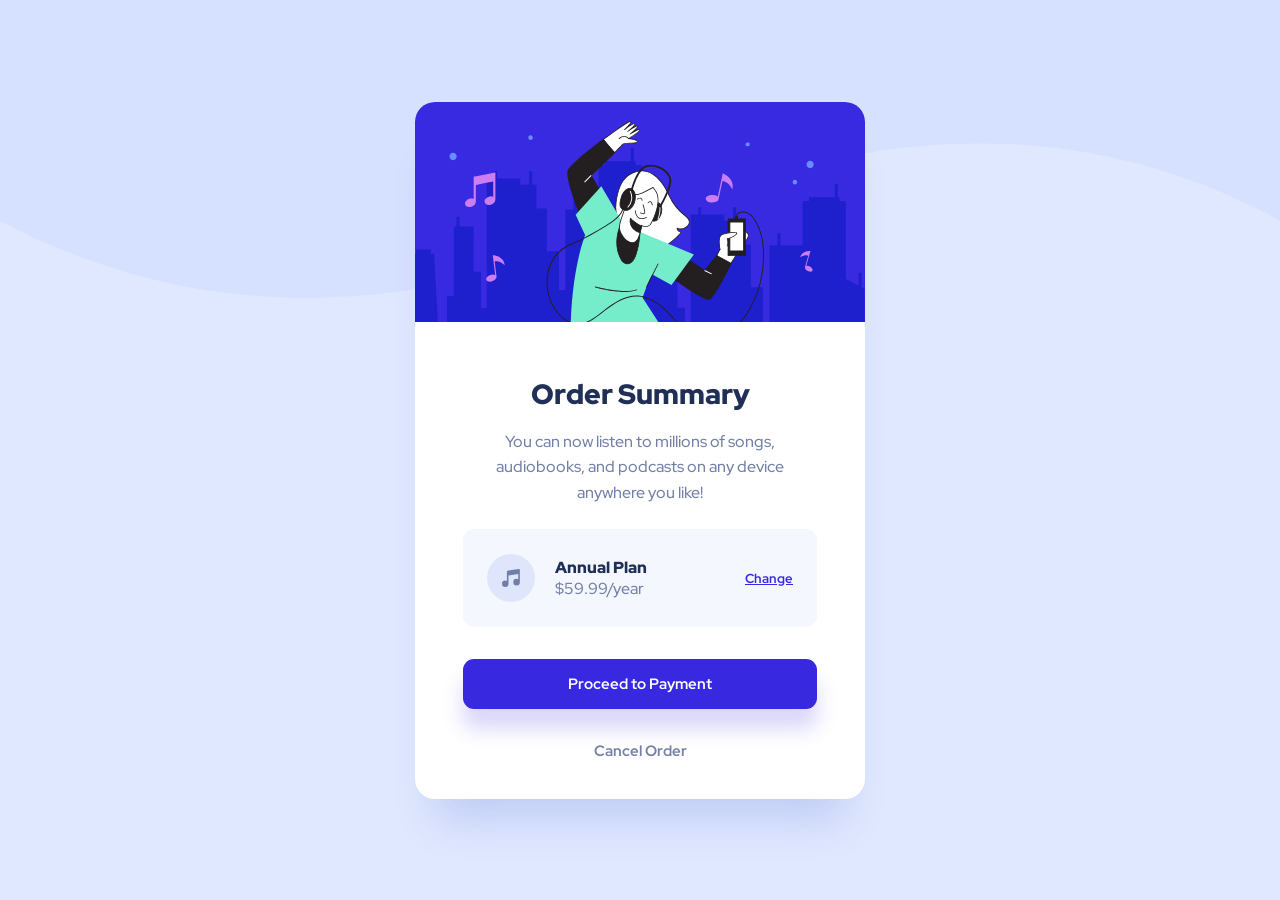
==== fem/02_order_summary/index.html @ d80a1ee5 "Added FEM Project 2 - Order Summary  Component" ====
<!DOCTYPE html>
<html lang="en">
  <head>
    <meta charset="UTF-8" />
    <meta http-equiv="X-UA-Compatible" content="IE=edge" />
    <meta name="viewport" content="width=device-width, initial-scale=1.0" />

    <link rel="preconnect" href="https://fonts.googleapis.com" />
    <link rel="preconnect" href="https://fonts.gstatic.com" crossorigin />
    <link
      href="https://fonts.googleapis.com/css2?family=Red+Hat+Display:wght@500;700;900&display=swap"
      rel="stylesheet"
    />

    <link rel="shortcut icon" href="favicon.ico" type="image/x-icon" />
    <link rel="stylesheet" href="assets/styles/style.css" />
    <script src="assets/scripts/app.js"></script>

    <title>FEM Challenge | Order Summary Component</title>
  </head>
  <body>
    <main class="card">
      <img class="card__hero-image" src="assets/images/illustration-hero.svg" alt="" />
      <header class="card__header">
        <h1 class="card__title">Order Summary</h1>
        <p class="card__body">
          You can now listen to millions of songs, audiobooks, and podcasts on any device anywhere you like!
        </p>
      </header>
      <div class="price__box">
        <img class="price__icon" src="assets/images/icon-music.svg" alt="Music Icon" />
        <div class="price__plan">
          <div class="plan__title">Annual Plan</div>
          <div class="plan__price">$59.99/year</div>
        </div>
        <a href="#" class="price__change">Change</a>
      </div>
      <div class="order__box">
        <button class="btn btn--full">Proceed to Payment</button>
        <button class="btn btn--outline">Cancel Order</button>
      </div>
    </main>
  </body>
</html>
---- fem/02_order_summary/assets/styles/style.css ----
:root {
  --color-primary-blue-100: hsl(225, 100%, 94%);
  --color-primary-blue-200: hsl(245, 75%, 52%);
  --color-neutral-blue-100: hsl(228, 100%, 98%);
  --color-neutral-blue-200: rgb(114, 128, 167);
  --color-neutral-blue-300: rgb(31, 47, 86);
}
html {
  box-sizing: border-box;
}
*,
*::before,
*::after {
  box-sizing: inherit;
  margin: 0;
  padding: 0;
}
body {
  display: flex;
  justify-content: center;
  align-items: center;
  font-family: "Red Hat Display", sans-serif;
  background: url("../images/pattern-background-mobile.svg") no-repeat;
  background-size: 640px 194px;
  background-position: center top;
  background-color: var(--color-primary-blue-100);
  min-height: 100vh;
}

a {
  color: var(--color-primary-blue-200);
}

.card {
  width: 20.4375rem;
  height: 35.4375rem;
  background-color: #fff;
  border-radius: 1.25rem;
  overflow: hidden;
  box-shadow: 0 40px 40px -20px rgba(13, 48, 189, 15.18%);
}
.card__header {
  text-align: center;
  margin: 2rem 2rem 1.5rem;
}
.card__hero-image {
  width: 100%;
}
.card__title {
  margin-bottom: 1rem;
  color: var(--color-neutral-blue-300);
  font-size: 1.375rem;
  font-weight: 900;
}
.card__body {
  color: var(--color-neutral-blue-200);
  font-size: 0.9375rem;
  font-weight: 500;
  line-height: 1.6;
}
.price__box {
  display: flex;
  align-items: center;
  margin: 1.5rem;
  padding: 1rem;
  font-size: 0.875rem;
  background-color: var(--color-neutral-blue-100);
  border-radius: 0.6875rem;
}
.price__plan {
  margin-left: 1.25rem;
  margin-right: auto;
}
.plan__title {
  color: var(--color-neutral-blue-300);
  font-weight: 900;
}
.plan__price {
  color: var(--color-neutral-blue-200);
  font-weight: 500;
}
.price__change {
  font-size: 0.8125rem;
  font-weight: 700;
}
.order__box {
  margin: 0 1.5rem;
}
.btn {
  display: block;
  width: 100%;
  color: var(--color-neutral-blue-200);
  background: transparent;
  font-family: inherit;
  font-size: 0.9375rem;
  font-weight: 700;
  border: none;
  text-align: center;
}
.btn:not(:last-child) {
  margin-bottom: 1.5rem;
}
.btn--full {
  padding: 0.9375rem 0;
  color: #fff;
  background-color: var(--color-primary-blue-200);

  border-radius: 0.6875rem;
  box-shadow: 0 20px 20px 0 rgba(56, 42, 225, 19%);
}
@media screen and (min-width: 40rem) {
  body {
    background: url("../images/pattern-background-desktop.svg") no-repeat;
    background-size: 100%;
    background-position: left -10vh;
    background-color: var(--color-primary-blue-100);
  }
  .card {
    width: 28.125rem;
    height: 43.5625rem;
  }
  .card__header {
    margin: 3rem 3rem 1.5rem;
  }
  .card__title {
    font-size: 1.75rem;
  }
  .card__body {
    font-size: 1rem;
  }
  .price__box {
    margin: 0 3rem 2rem;
    padding: 1.5625rem 1.5rem;
    font-size: 1rem;
  }
  .order__box {
    margin: auto 3rem;
  }
  .price__change:hover {
    cursor: pointer;
    text-decoration: none;
    color: #756af1;
  }
  .btn,
  .price__change {
    transition: all 100ms ease-in-out;
  }
  .btn:not(:last-child) {
    margin-bottom: 2rem;
  }
  .btn--full:hover {
    cursor: pointer;
    background-color: #756af1;
  }
  .btn--outline:hover {
    cursor: pointer;
    color: #1f2e55;
  }
}
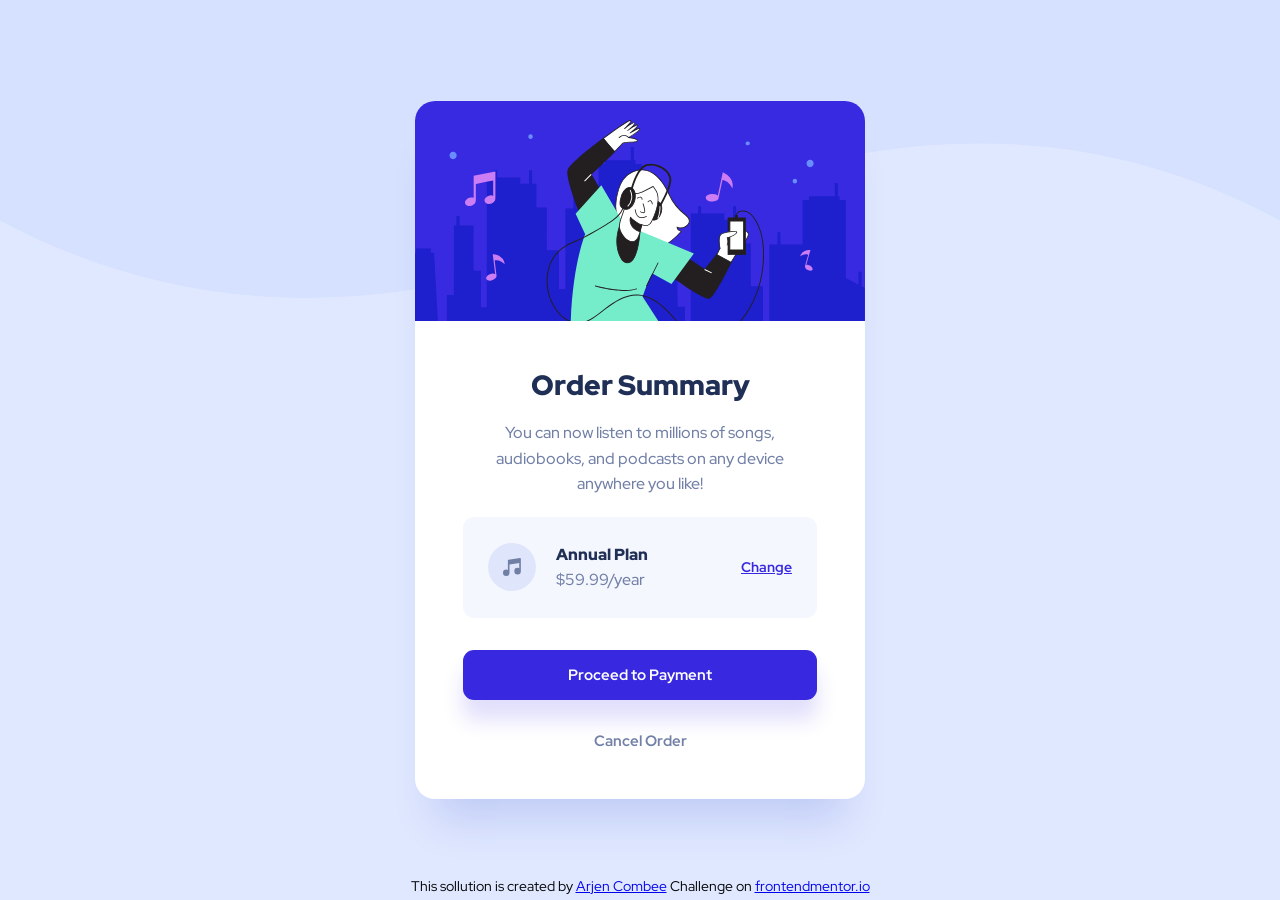
==== commit e0ead016: "Refactor project nr 2 - Order Summary - after feedback" ====
--- a/fem/02_order_summary/index.html
+++ b/fem/02_order_summary/index.html
@@ -19,26 +19,40 @@
     <title>FEM Challenge | Order Summary Component</title>
   </head>
   <body>
-    <main class="card">
-      <img class="card__hero-image" src="assets/images/illustration-hero.svg" alt="" />
-      <header class="card__header">
-        <h1 class="card__title">Order Summary</h1>
-        <p class="card__body">
-          You can now listen to millions of songs, audiobooks, and podcasts on any device anywhere you like!
-        </p>
-      </header>
-      <div class="price__box">
-        <img class="price__icon" src="assets/images/icon-music.svg" alt="Music Icon" />
-        <div class="price__plan">
-          <div class="plan__title">Annual Plan</div>
-          <div class="plan__price">$59.99/year</div>
+    <div class="container">
+      <article class="card">
+        <div class="card__top-image">&nbsp;</div>
+        <div class="card__header-box">
+          <h1 class="card__title">Order Summary</h1>
+          <p class="card__body">
+            You can now listen to millions of songs, audiobooks, and podcasts on any device anywhere you like!
+          </p>
         </div>
-        <a href="#" class="price__change">Change</a>
-      </div>
-      <div class="order__box">
-        <button class="btn btn--full">Proceed to Payment</button>
-        <button class="btn btn--outline">Cancel Order</button>
-      </div>
-    </main>
+        <div class="card__price-box">
+          <img class="price__icon" src="assets/images/icon-music.svg" alt="Music Icon" />
+          <div class="subscription__container">
+            <div class="subscription__title">Annual Plan</div>
+            <div class="subscription__price">$59.99/year</div>
+          </div>
+          <button class="subscription__change-btn">Change</button>
+        </div>
+        <div class="cta-box">
+          <a href="#" class="btn btn--full">Proceed to Payment</a>
+          <a href="#" class="btn btn--outline">Cancel Order</a>
+        </div>
+      </article>
+    </div>
+    <footer class="footer">
+      <p class="footer__body">
+        This sollution is created by
+        <a class="footer__link" href="https://arjencombee.nl/fem/02_order_summary/"> Arjen Combee </a>
+      </p>
+      <p class="footer__body">
+        Challenge on
+        <a class="footer__link" href="https://www.frontendmentor.io/challenges/order-summary-component-QlPmajDUj">
+          frontendmentor.io
+        </a>
+      </p>
+    </footer>
   </body>
 </html>
--- a/fem/02_order_summary/assets/styles/style.css
+++ b/fem/02_order_summary/assets/styles/style.css
@@ -17,6 +17,7 @@
 }
 body {
   display: flex;
+  flex-direction: column;
   justify-content: center;
   align-items: center;
   font-family: "Red Hat Display", sans-serif;
@@ -26,25 +27,24 @@
   background-color: var(--color-primary-blue-100);
   min-height: 100vh;
 }
-
-a {
-  color: var(--color-primary-blue-200);
-}
-
 .card {
-  width: 20.4375rem;
-  height: 35.4375rem;
+  display: grid;
+  grid-template-columns: 20.4375rem;
+  grid-template-rows: 10rem repeat(3, min-content);
+  min-width: 0.4375rem;
   background-color: #fff;
   border-radius: 1.25rem;
   overflow: hidden;
   box-shadow: 0 40px 40px -20px rgba(13, 48, 189, 15.18%);
 }
-.card__header {
+.card__top-image {
+  background-image: url("../images/illustration-hero.svg");
+  background-size: cover;
+}
+.card__header-box {
+  margin: 2rem 0 0;
+  padding: 0 2rem;
   text-align: center;
-  margin: 2rem 2rem 1.5rem;
-}
-.card__hero-image {
-  width: 100%;
 }
 .card__title {
   margin-bottom: 1rem;
@@ -58,7 +58,7 @@
   font-weight: 500;
   line-height: 1.6;
 }
-.price__box {
+.card__price-box {
   display: flex;
   align-items: center;
   margin: 1.5rem;
@@ -67,47 +67,52 @@
   background-color: var(--color-neutral-blue-100);
   border-radius: 0.6875rem;
 }
-.price__plan {
+.subscription__container {
   margin-left: 1.25rem;
   margin-right: auto;
 }
-.plan__title {
+.subscription__title {
   color: var(--color-neutral-blue-300);
   font-weight: 900;
 }
-.plan__price {
+.subscription__price {
   color: var(--color-neutral-blue-200);
   font-weight: 500;
 }
-.price__change {
+.subscription__change-btn {
+  background: transparent;
+  font-family: inherit;
+  color: var(--color-primary-blue-200);
   font-size: 0.8125rem;
   font-weight: 700;
+  text-decoration: underline;
+  border: none;
 }
-.order__box {
+.cta-box {
   margin: 0 1.5rem;
 }
-.btn {
+.btn:link,
+.btn:visited {
   display: block;
   width: 100%;
-  color: var(--color-neutral-blue-200);
-  background: transparent;
-  font-family: inherit;
+  padding: 0.9375rem 4rem;
   font-size: 0.9375rem;
   font-weight: 700;
-  border: none;
   text-align: center;
+  text-decoration: none;
 }
-.btn:not(:last-child) {
-  margin-bottom: 1.5rem;
+.btn--outline {
+  color: var(--color-neutral-blue-200);
+  margin-bottom: 1.0625rem;
 }
 .btn--full {
-  padding: 0.9375rem 0;
   color: #fff;
   background-color: var(--color-primary-blue-200);
+  box-shadow: 0 20px 20px 0 rgba(56, 42, 225, 15%);
+  border-radius: 0.6875rem;
+  margin-bottom: 0.5625rem;
+}
 
-  border-radius: 0.6875rem;
-  box-shadow: 0 20px 20px 0 rgba(56, 42, 225, 19%);
-}
 @media screen and (min-width: 40rem) {
   body {
     background: url("../images/pattern-background-desktop.svg") no-repeat;
@@ -116,44 +121,76 @@
     background-color: var(--color-primary-blue-100);
   }
   .card {
-    width: 28.125rem;
-    height: 43.5625rem;
+    grid-template-columns: 28.125rem;
+    grid-template-rows: 13.75rem repeat(3, min-content);
   }
-  .card__header {
-    margin: 3rem 3rem 1.5rem;
+  .card__header-box {
+    margin: 2.8125rem 0 1.25rem;
+    padding: 0 3rem;
+    text-align: center;
   }
   .card__title {
+    margin-bottom: 1rem;
     font-size: 1.75rem;
   }
   .card__body {
     font-size: 1rem;
   }
-  .price__box {
+  .card__price-box {
+    display: flex;
+    align-items: center;
     margin: 0 3rem 2rem;
-    padding: 1.5625rem 1.5rem;
+    padding: 1.5625rem;
     font-size: 1rem;
   }
-  .order__box {
-    margin: auto 3rem;
-  }
-  .price__change:hover {
-    cursor: pointer;
-    text-decoration: none;
-    color: #756af1;
-  }
-  .btn,
-  .price__change {
+  .btn {
     transition: all 100ms ease-in-out;
   }
-  .btn:not(:last-child) {
-    margin-bottom: 2rem;
+  .subscription__container {
+    margin-left: 1.25rem;
+    margin-right: auto;
+    line-height: 1.6;
   }
-  .btn--full:hover {
+  .subscription__change-btn {
+    font-size: 0.875rem;
+    transition: all 100ms ease-in-out;
+  }
+  .subscription__change-btn:hover,
+  .subscription__change-btn:focus {
     cursor: pointer;
-    background-color: #756af1;
+    color: #766cf1;
+    text-decoration: none;
   }
-  .btn--outline:hover {
+  .subscription__change-btn:active,
+  .btn--outline:active,
+  .btn--full:active {
+    transform: translateY(3px);
+  }
+  .cta-box {
+    margin: 0 3rem;
+  }
+  .btn--outline {
+    margin-bottom: 2.0625rem;
+  }
+  .btn--full {
+    margin-bottom: 1rem;
+  }
+  .btn--full:hover,
+  .btn--full:focus {
     cursor: pointer;
-    color: #1f2e55;
+    background-color: #766cf1;
   }
 }
+.footer {
+  position: fixed;
+  width: 100%;
+  bottom: 0;
+  padding: 0.25rem 0;
+  text-align: center;
+}
+.footer__body {
+  display: inline-block;
+  margin: 0;
+  padding: 0;
+  font-size: 0.875rem;
+}
